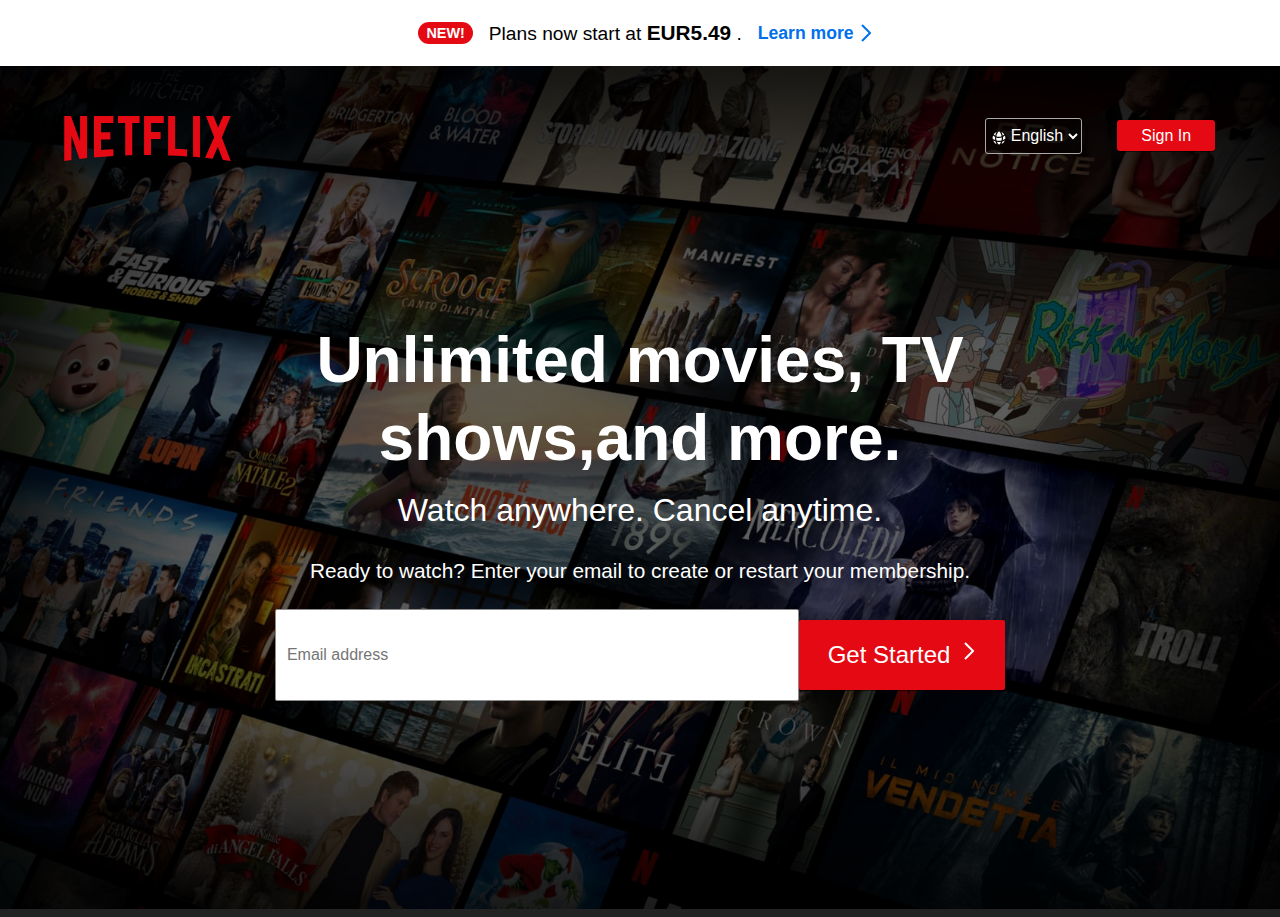
==== index-ENG.html @ ebbc54e9 "Added JS Language Switch IT-ENG" ====
<!DOCTYPE html>
<html lang="en">
<head>
    <meta charset="UTF-8">
    <meta http-equiv="X-UA-Compatible" content="IE=edge">
    <meta name="viewport" content="width=device-width, initial-scale=1.0">
    <link rel="stylesheet" href="https://use.fontawesome.com/releases/v5.0.7/css/all.css">
    <link rel="stylesheet" href="styles\style-header-ENG.css">
    <link rel="icon" type="image/x-icon" href="resources/favicon.ico">
    <!-- CSS only -->
    <link href="https://cdn.jsdelivr.net/npm/bootstrap@5.2.3/dist/css/bootstrap.min.css" rel="stylesheet" integrity="sha384-rbsA2VBKQhggwzxH7pPCaAqO46MgnOM80zW1RWuH61DGLwZJEdK2Kadq2F9CUG65" crossorigin="anonymous">
    <title>Netflix Italy - Watch TV Shows Online, Watch Movies Online</title>
</head>
<body>
    <div class="header-wrapper-container-fluid">
        <div class="banner-container-fluid"> <!--Banner bianco in cima alla pagina-->
            <div class="banner-badge">New!</div>
            <div class="banner-text"> <!--Testo del banner-->
                <span>
                    Plans now start at <span class="banner-price">EUR5.49</span>
                .
            </span>
            </div>
                <!--Link "scopri di più"-->
                <a class="banner-button" href="#">Learn more<svg width="24" height="24" viewBox="0 0 24 24" fill="none" xmlns="http://www.w3.org/2000/svg" class="button-link-button"><path fill-rule="evenodd" clip-rule="evenodd" d="M7.29297 19.2928L14.5859 12L7.29297 4.70706L8.70718 3.29285L16.7072 11.2928C16.8947 11.4804 17.0001 11.7347 17.0001 12C17.0001 12.2652 16.8947 12.5195 16.7072 12.7071L8.70718 20.7071L7.29297 19.2928Z" fill="currentColor"></path></svg></a>
        </div>
            <div class="showcase-container">
                <div class="showcase-top-container"> <!--Parte superiore showcase-->                   
                    <div class="showcase-logo"><svg viewBox="0 0 111 30" width="167" height="45" data-uia="netflix-logo" class="showcase-netflix-logo" aria-hidden="true" focusable="false"><g id="netflix-logo"><path d="M105.06233,14.2806261 L110.999156,30 C109.249227,29.7497422 107.500234,29.4366857 105.718437,29.1554972 L102.374168,20.4686475 L98.9371075,28.4375293 C97.2499766,28.1563408 95.5928391,28.061674 93.9057081,27.8432843 L99.9372012,14.0931671 L94.4680851,-5.68434189e-14 L99.5313525,-5.68434189e-14 L102.593495,7.87421502 L105.874965,-5.68434189e-14 L110.999156,-5.68434189e-14 L105.06233,14.2806261 Z M90.4686475,-5.68434189e-14 L85.8749649,-5.68434189e-14 L85.8749649,27.2499766 C87.3746368,27.3437061 88.9371075,27.4055675 90.4686475,27.5930265 L90.4686475,-5.68434189e-14 Z M81.9055207,26.93692 C77.7186241,26.6557316 73.5307901,26.4064111 69.250164,26.3117443 L69.250164,-5.68434189e-14 L73.9366389,-5.68434189e-14 L73.9366389,21.8745899 C76.6248008,21.9373887 79.3120255,22.1557784 81.9055207,22.2804387 L81.9055207,26.93692 Z M64.2496954,10.6561065 L64.2496954,15.3435186 L57.8442216,15.3435186 L57.8442216,25.9996251 L53.2186709,25.9996251 L53.2186709,-5.68434189e-14 L66.3436123,-5.68434189e-14 L66.3436123,4.68741213 L57.8442216,4.68741213 L57.8442216,10.6561065 L64.2496954,10.6561065 Z M45.3435186,4.68741213 L45.3435186,26.2498828 C43.7810479,26.2498828 42.1876465,26.2498828 40.6561065,26.3117443 L40.6561065,4.68741213 L35.8121661,4.68741213 L35.8121661,-5.68434189e-14 L50.2183897,-5.68434189e-14 L50.2183897,4.68741213 L45.3435186,4.68741213 Z M30.749836,15.5928391 C28.687787,15.5928391 26.2498828,15.5928391 24.4999531,15.6875059 L24.4999531,22.6562939 C27.2499766,22.4678976 30,22.2495079 32.7809542,22.1557784 L32.7809542,26.6557316 L19.812541,27.6876933 L19.812541,-5.68434189e-14 L32.7809542,-5.68434189e-14 L32.7809542,4.68741213 L24.4999531,4.68741213 L24.4999531,10.9991564 C26.3126816,10.9991564 29.0936358,10.9054269 30.749836,10.9054269 L30.749836,15.5928391 Z M4.78114163,12.9684132 L4.78114163,29.3429562 C3.09401069,29.5313525 1.59340144,29.7497422 0,30 L0,-5.68434189e-14 L4.4690224,-5.68434189e-14 L10.562377,17.0315868 L10.562377,-5.68434189e-14 L15.2497891,-5.68434189e-14 L15.2497891,28.061674 C13.5935889,28.3437998 11.906458,28.4375293 10.1246602,28.6868498 L4.78114163,12.9684132 Z" id="Fill-14"></path></g></svg></div> <!--Logo netflix a sinistra-->
                    <div class="language-login-wrapper">
                    <div class="select"> <!--Selezione lingua-->
                        <svg xmlns="http://www.w3.org/2000/svg" viewBox="0 0 20 20" fill="white" class="w-5 h-5">
                            <path d="M16.555 5.412a8.028 8.028 0 00-3.503-2.81 14.899 14.899 0 011.663 4.472 8.547 8.547 0 001.84-1.662zM13.326 7.825a13.43 13.43 0 00-2.413-5.773 8.087 8.087 0 00-1.826 0 13.43 13.43 0 00-2.413 5.773A8.473 8.473 0 0010 8.5c1.18 0 2.304-.24 3.326-.675zM6.514 9.376A9.98 9.98 0 0010 10c1.226 0 2.4-.22 3.486-.624a13.54 13.54 0 01-.351 3.759A13.54 13.54 0 0110 13.5c-1.079 0-2.128-.127-3.134-.366a13.538 13.538 0 01-.352-3.758zM5.285 7.074a14.9 14.9 0 011.663-4.471 8.028 8.028 0 00-3.503 2.81c.529.638 1.149 1.199 1.84 1.66zM17.334 6.798a7.973 7.973 0 01.614 4.115 13.47 13.47 0 01-3.178 1.72 15.093 15.093 0 00.174-3.939 10.043 10.043 0 002.39-1.896zM2.666 6.798a10.042 10.042 0 002.39 1.896 15.196 15.196 0 00.174 3.94 13.472 13.472 0 01-3.178-1.72 7.973 7.973 0 01.615-4.115zM10 15c.898 0 1.778-.079 2.633-.23a13.473 13.473 0 01-1.72 3.178 8.099 8.099 0 01-1.826 0 13.47 13.47 0 01-1.72-3.178c.855.151 1.735.23 2.633.23zM14.357 14.357a14.912 14.912 0 01-1.305 3.04 8.027 8.027 0 004.345-4.345c-.953.542-1.971.981-3.04 1.305zM6.948 17.397a8.027 8.027 0 01-4.345-4.345c.953.542 1.971.981 3.04 1.305a14.912 14.912 0 001.305 3.04z" />
                        </svg>                                          
                        <select name="language" id="language-selector" class="languageselector-btn">
                        <option value="ita"class="language">Italiano</option>
                        <option value="eng" class="language" selected>English</option>
                    </select>
                </div>
                    <button type="submit" class="loginbutton">Sign In</button><!--Pulsante login in alto a destra-->
                </div>
            </div> 
                <div class="showcase-content-container"> <!--Contenuto centrale showcase-->
                    <h1>Unlimited movies, TV</h1>
                    <h1>shows,and more.</h1>
                    <h2>Watch anywhere. Cancel anytime.</h2>
                    <h3>Ready to watch? Enter your email to create or restart your membership.</h3>
                    <div class="email-form-container">
                    <input type="email" class="email-input" placeholder="Email address"><button type="submit" class="email-send">Get Started <svg width="24" height="24" viewBox="0 0 24 24" fill="none" xmlns="http://www.w3.org/2000/svg" class="button-link-button"><path fill-rule="evenodd" clip-rule="evenodd" d="M7.29297 19.2928L14.5859 12L7.29297 4.70706L8.70718 3.29285L16.7072 11.2928C16.8947 11.4804 17.0001 11.7347 17.0001 12C17.0001 12.2652 16.8947 12.5195 16.7072 12.7071L8.70718 20.7071L7.29297 19.2928Z" fill="currentColor"></path></svg></button>
                </div>
                </div>               
            </div>   
        </div>
        <!-- JavaScript Bundle with Popper -->
<script src="https://cdn.jsdelivr.net/npm/bootstrap@5.2.3/dist/js/bootstrap.bundle.min.js" integrity="sha384-kenU1KFdBIe4zVF0s0G1M5b4hcpxyD9F7jL+jjXkk+Q2h455rYXK/7HAuoJl+0I4" crossorigin="anonymous"></script>
<script src="header-script-ENG.js"></script>
</body>
</html>
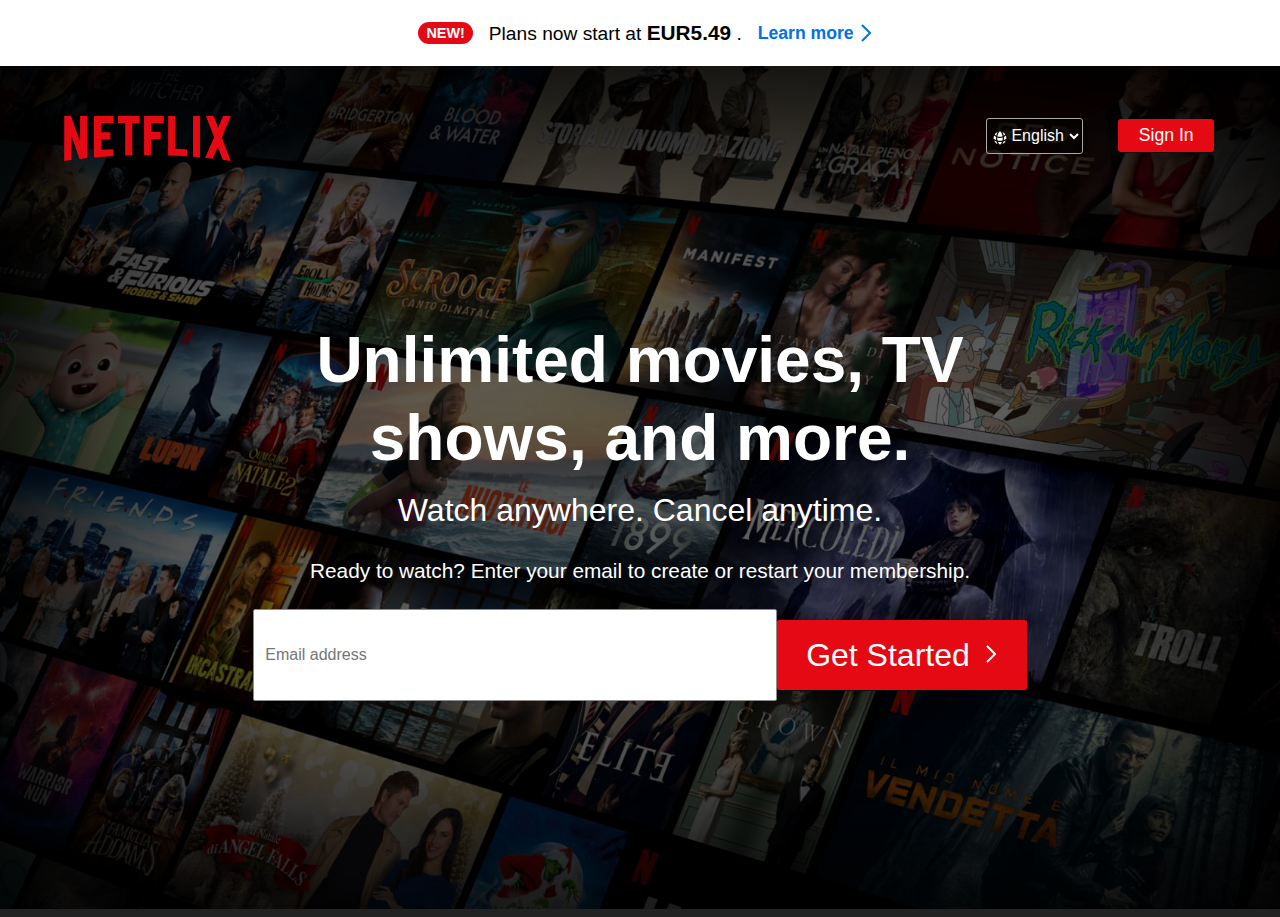
==== commit 06533ef6: "Merge pull request #2 from marcoglp98/header-feature" ====
--- a/index-ENG.html
+++ b/index-ENG.html
@@ -5,7 +5,7 @@
     <meta http-equiv="X-UA-Compatible" content="IE=edge">
     <meta name="viewport" content="width=device-width, initial-scale=1.0">
     <link rel="stylesheet" href="https://use.fontawesome.com/releases/v5.0.7/css/all.css">
-    <link rel="stylesheet" href="styles\style-header-ENG.css">
+    <link rel="stylesheet" href="styles\style.css">
     <link rel="icon" type="image/x-icon" href="resources/favicon.ico">
     <!-- CSS only -->
     <link href="https://cdn.jsdelivr.net/npm/bootstrap@5.2.3/dist/css/bootstrap.min.css" rel="stylesheet" integrity="sha384-rbsA2VBKQhggwzxH7pPCaAqO46MgnOM80zW1RWuH61DGLwZJEdK2Kadq2F9CUG65" crossorigin="anonymous">
@@ -42,7 +42,7 @@
             </div> 
                 <div class="showcase-content-container"> <!--Contenuto centrale showcase-->
                     <h1>Unlimited movies, TV</h1>
-                    <h1>shows,and more.</h1>
+                    <h1>shows, and more.</h1>
                     <h2>Watch anywhere. Cancel anytime.</h2>
                     <h3>Ready to watch? Enter your email to create or restart your membership.</h3>
                     <div class="email-form-container">
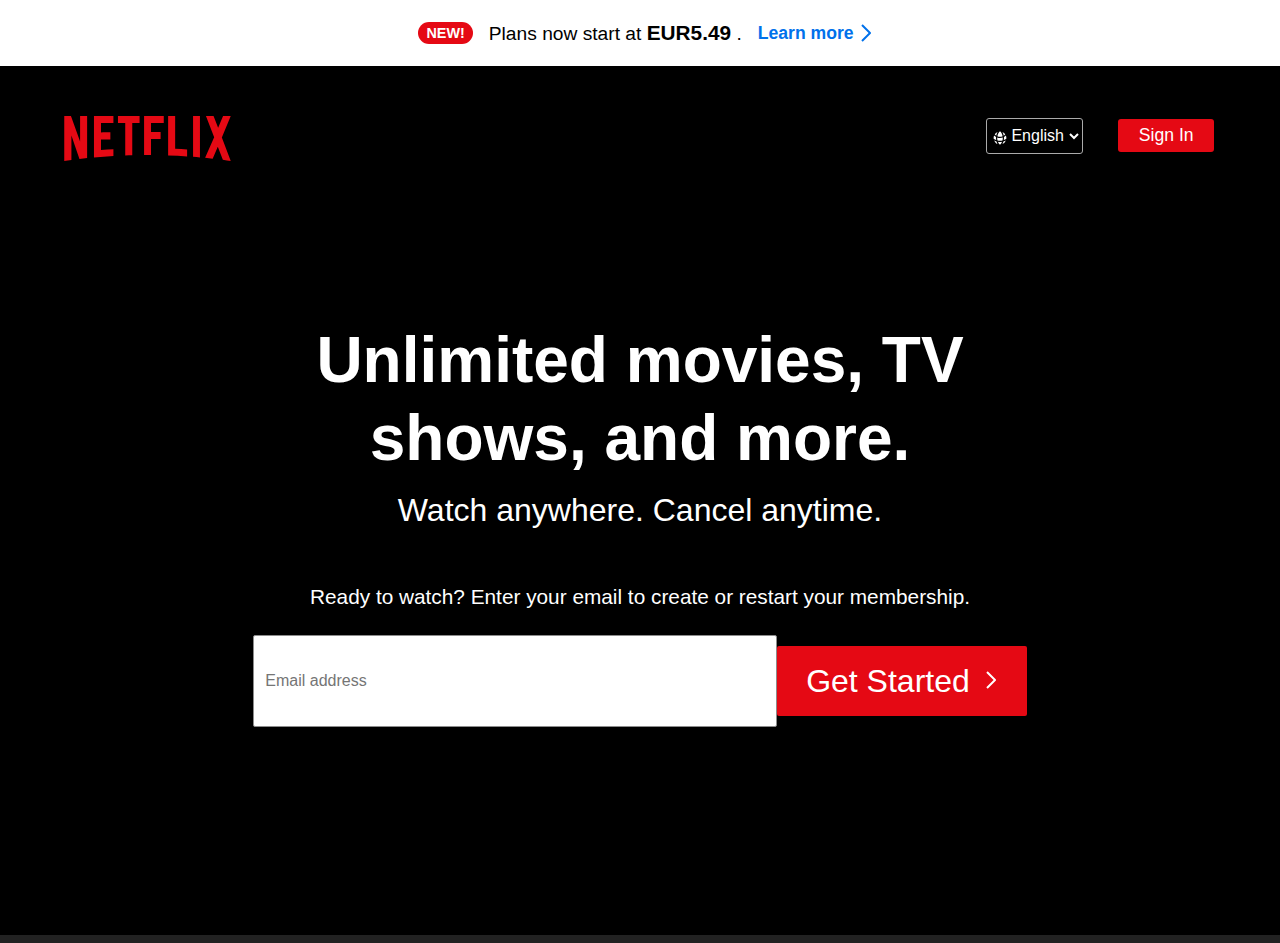
==== commit 81c2c6bd: "Add: Link between Italian and English page." ====
--- a/index-ENG.html
+++ b/index-ENG.html
@@ -53,6 +53,6 @@
         </div>
         <!-- JavaScript Bundle with Popper -->
 <script src="https://cdn.jsdelivr.net/npm/bootstrap@5.2.3/dist/js/bootstrap.bundle.min.js" integrity="sha384-kenU1KFdBIe4zVF0s0G1M5b4hcpxyD9F7jL+jjXkk+Q2h455rYXK/7HAuoJl+0I4" crossorigin="anonymous"></script>
-<script src="header-script-ENG.js"></script>
+<script src="./js/header-script-ENG.js"></script>
 </body>
 </html>